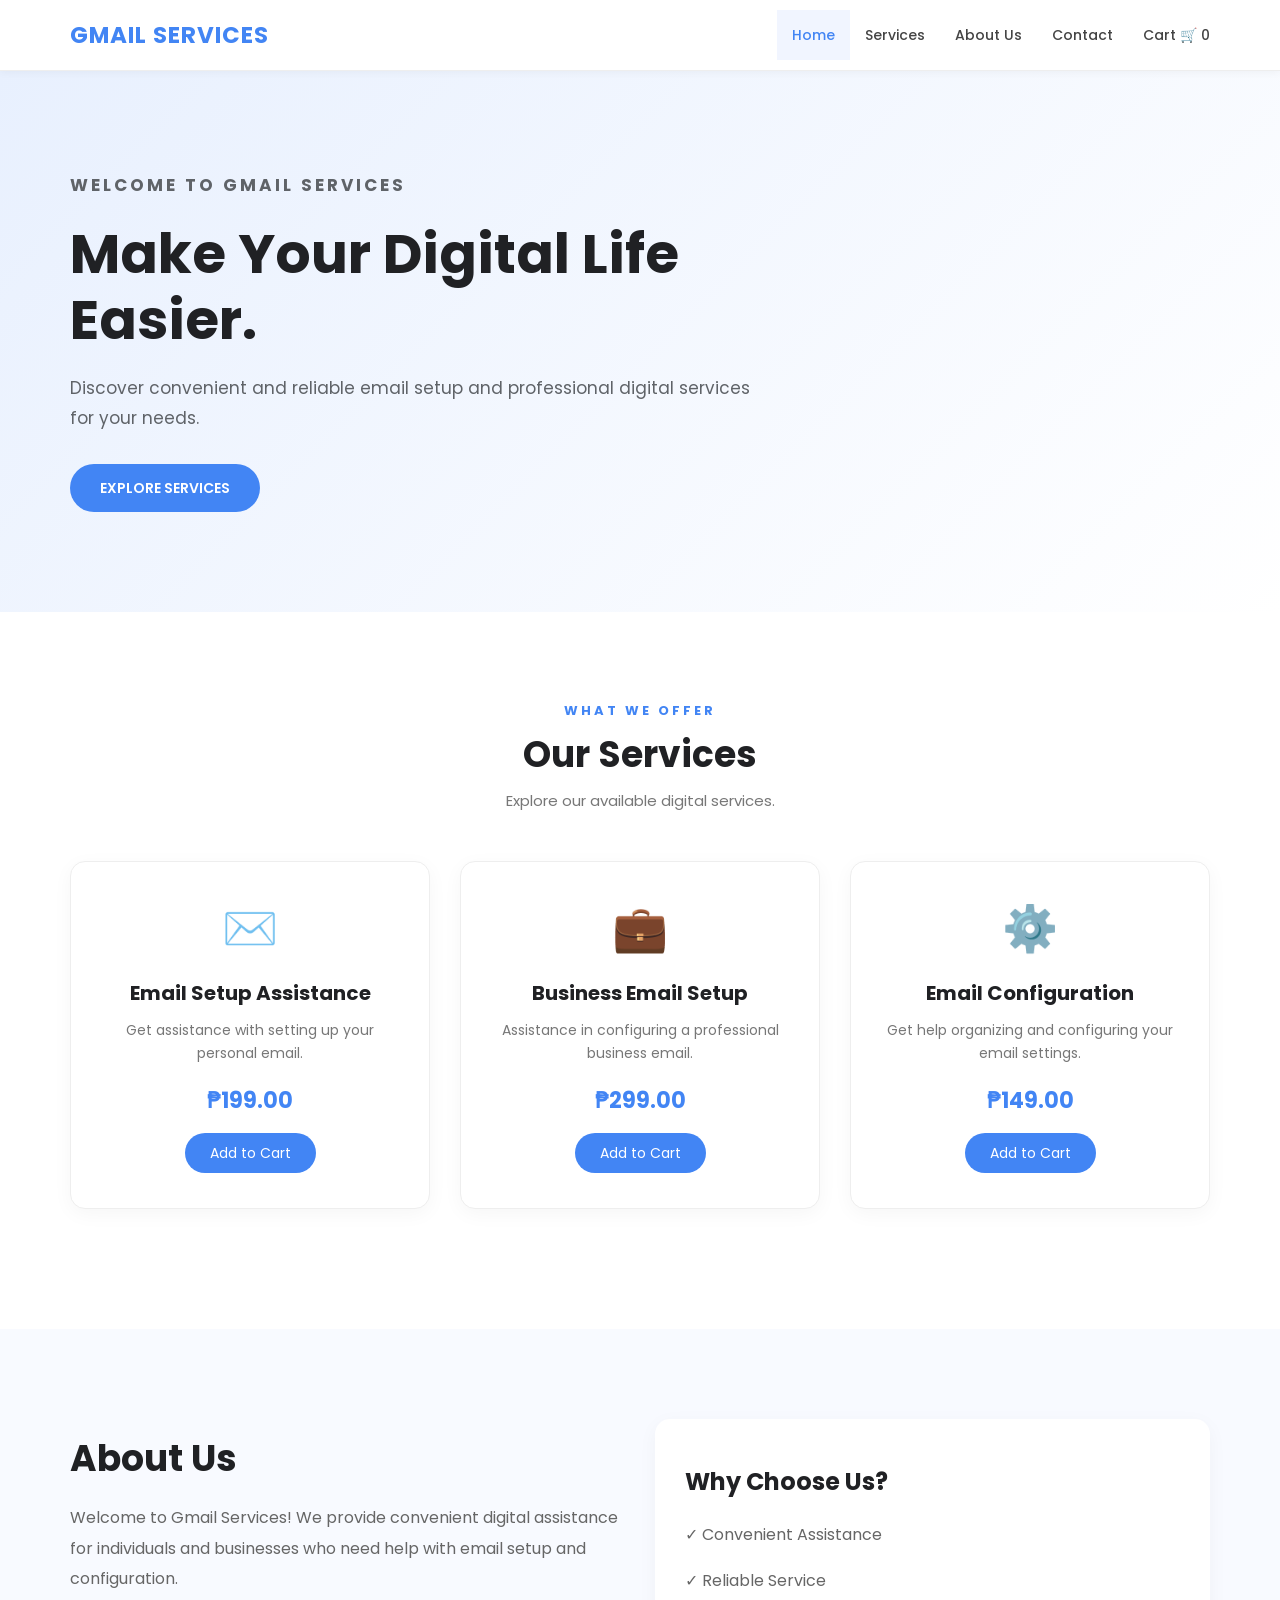
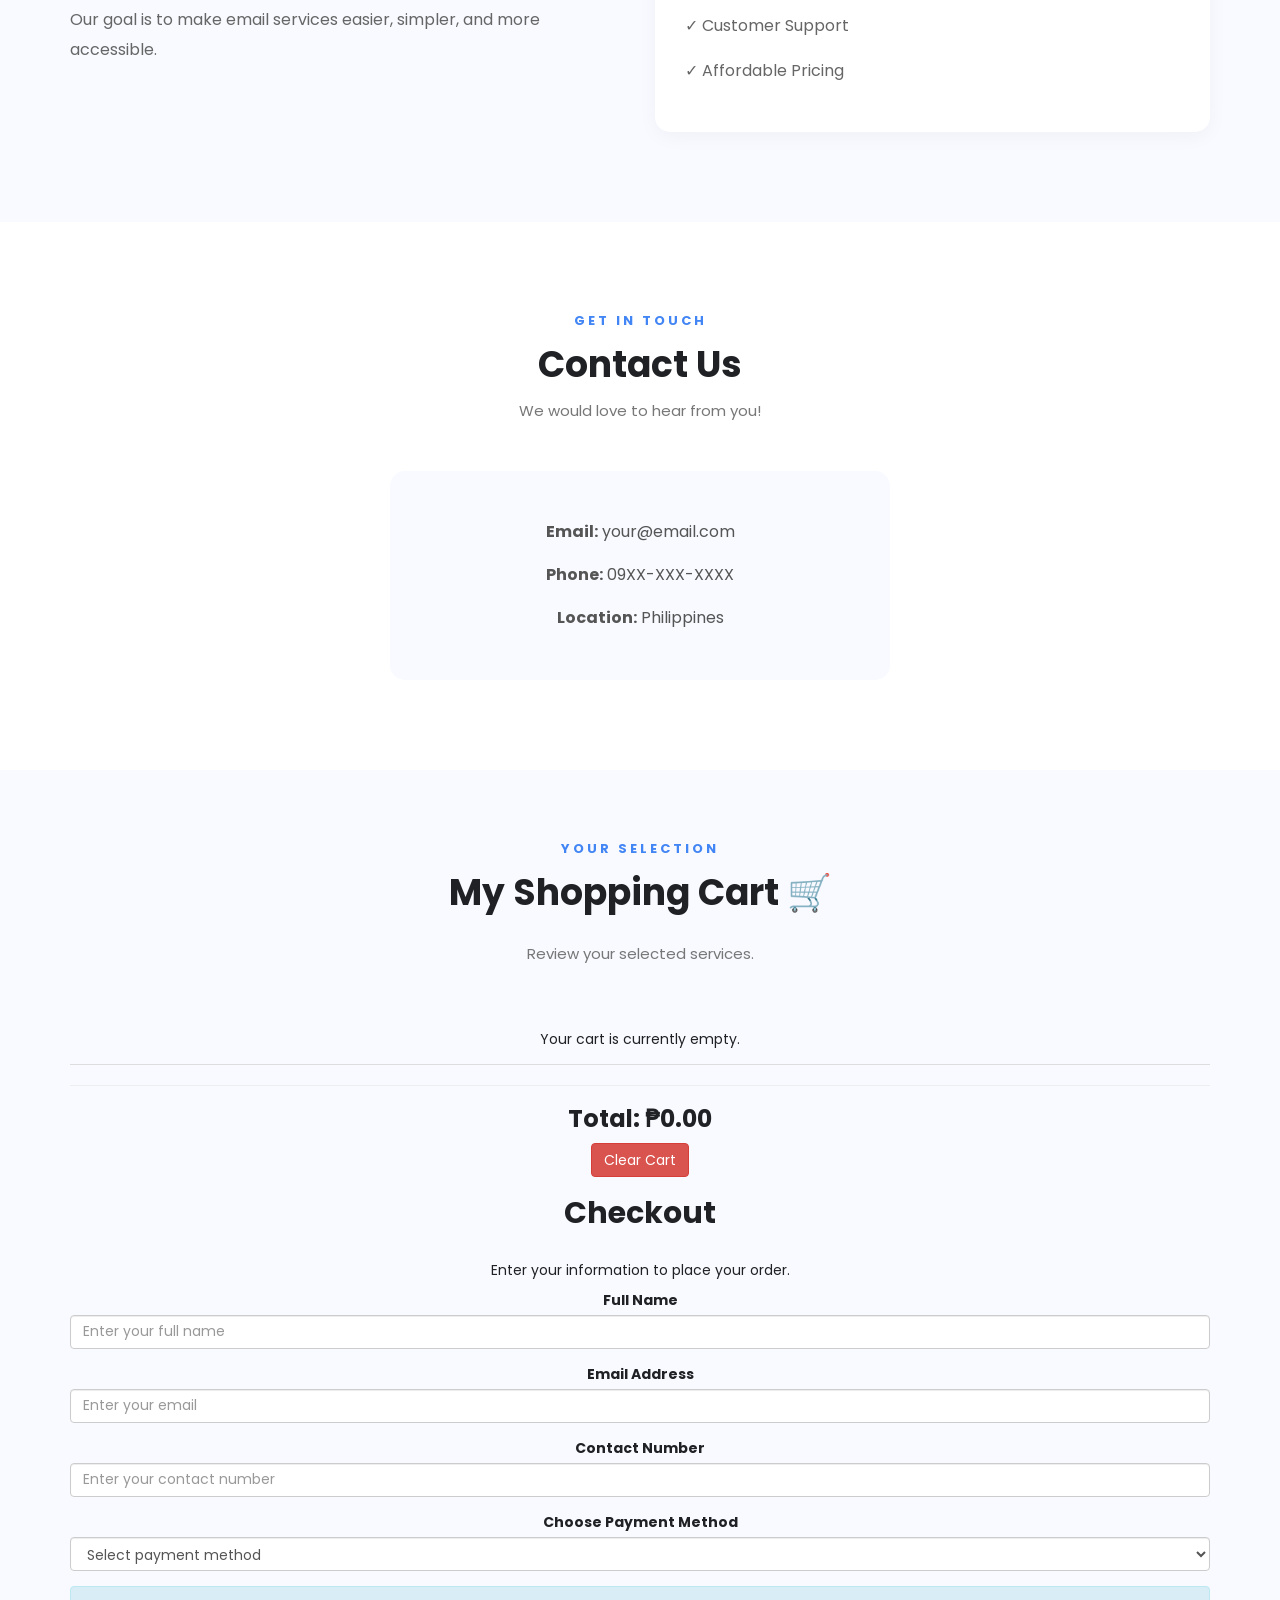
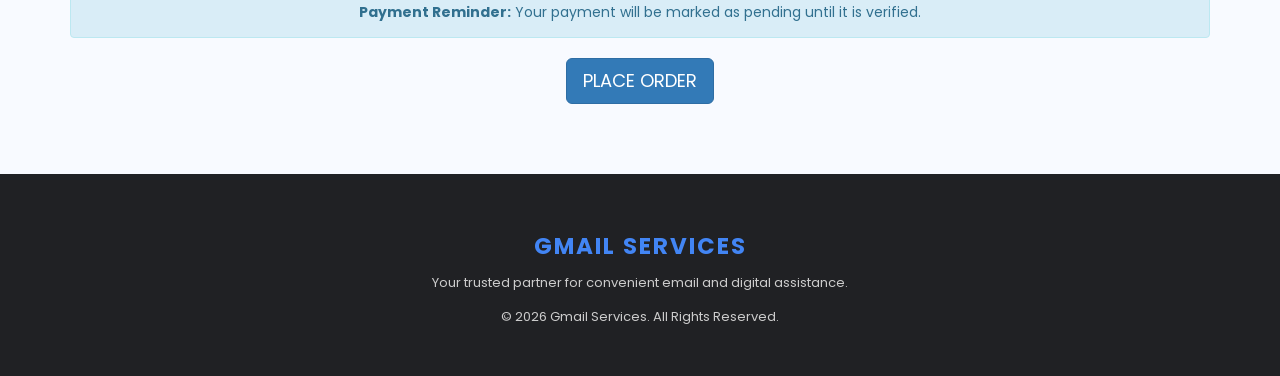
==== index.html @ c8350feb "Add files via upload" ====
<!DOCTYPE html>
<html lang="en">
<head>
    <meta charset="UTF-8">
    <meta name="viewport" content="width=device-width, initial-scale=1.0">

    <title>Gmail Services | Digital Solutions</title>

    <!-- BOOTSTRAP CSS -->
    <link rel="stylesheet"
    href="https://maxcdn.bootstrapcdn.com/bootstrap/3.4.1/css/bootstrap.min.css">

    <!-- GOOGLE FONTS -->
    <link href="https://fonts.googleapis.com/css2?family=Poppins:wght@400;500;600;700&display=swap"
    rel="stylesheet">

    <!-- CUSTOM CSS -->
    <link rel="stylesheet" href="style.css">
</head>

<body>

    <!-- NAVIGATION BAR -->
    <nav class="navbar navbar-default navbar-fixed-top">
        <div class="container">

            <div class="navbar-header">
                <button type="button" class="navbar-toggle"
                data-toggle="collapse" data-target="#myNavbar">
                    <span class="icon-bar"></span>
                    <span class="icon-bar"></span>
                    <span class="icon-bar"></span>
                </button>

                <a class="navbar-brand" href="#home">
                    GMAIL SERVICES
                </a>
            </div>

            <div class="collapse navbar-collapse" id="myNavbar">
                <ul class="nav navbar-nav navbar-right">
                    <li class="active"><a href="#home">Home</a></li>
                    <li><a href="#services">Services</a></li>
                    <li><a href="#about">About Us</a></li>
                    <li><a href="#contact">Contact</a></li>
                    <li><a href="#cart">Cart 🛒 <span id="cart-count">0</span></a></li>
                </ul>
            </div>

        </div>
    </nav>


    <!-- HOME SECTION -->
    <section id="home" class="hero">
        <div class="container">
            <div class="hero-content">

                <p class="hero-subtitle">
                    WELCOME TO GMAIL SERVICES
                </p>

                <h1>Make Your Digital Life Easier.</h1>

                <p>
                    Discover convenient and reliable email setup
                    and professional digital services for your needs.
                </p>

                <a href="#services" class="btn btn-primary">
                    EXPLORE SERVICES
                </a>

            </div>
        </div>
    </section>


    <!-- SERVICES SECTION -->
    <section id="services" class="services-section">
        <div class="container">

            <div class="section-heading">
                <p>WHAT WE OFFER</p>
                <h2>Our Services</h2>
                <span>Explore our available digital services.</span>
            </div>

            <div class="row">

                <div class="col-md-4">
                    <div class="service-card">
                        <div class="service-icon">✉️</div>
                        <h3>Email Setup Assistance</h3>
                        <p>
                            Get assistance with setting up
                            your personal email.
                        </p>
                        <h4>₱199.00</h4>

                        <button class="btn btn-primary"
                        onclick="addToCart('Email Setup Assistance', 199)">
                            Add to Cart
                        </button>
                    </div>
                </div>

                <div class="col-md-4">
                    <div class="service-card">
                        <div class="service-icon">💼</div>
                        <h3>Business Email Setup</h3>
                        <p>
                            Assistance in configuring
                            a professional business email.
                        </p>
                        <h4>₱299.00</h4>

                        <button class="btn btn-primary"
                        onclick="addToCart('Business Email Setup', 299)">
                            Add to Cart
                        </button>
                    </div>
                </div>

                <div class="col-md-4">
                    <div class="service-card">
                        <div class="service-icon">⚙️</div>
                        <h3>Email Configuration</h3>
                        <p>
                            Get help organizing and
                            configuring your email settings.
                        </p>
                        <h4>₱149.00</h4>

                        <button class="btn btn-primary"
                        onclick="addToCart('Email Configuration', 149)">
                            Add to Cart
                        </button>
                    </div>
                </div>

            </div>
        </div>
    </section>


    <!-- ABOUT US SECTION -->
    <section id="about" class="about-section">
        <div class="container">

            <div class="row">
                <div class="col-md-6">
                    <h2>About Us</h2>

                    <p>
                        Welcome to Gmail Services!
                        We provide convenient digital assistance
                        for individuals and businesses who need
                        help with email setup and configuration.
                    </p>

                    <p>
                        Our goal is to make email services
                        easier, simpler, and more accessible.
                    </p>
                </div>

                <div class="col-md-6">
                    <div class="about-box">
                        <h3>Why Choose Us?</h3>
                        <p>✓ Convenient Assistance</p>
                        <p>✓ Reliable Service</p>
                        <p>✓ Customer Support</p>
                        <p>✓ Affordable Pricing</p>
                    </div>
                </div>
            </div>

        </div>
    </section>


    <!-- CONTACT SECTION -->
    <section id="contact" class="contact-section">
        <div class="container">

            <div class="section-heading">
                <p>GET IN TOUCH</p>
                <h2>Contact Us</h2>
                <span>We would love to hear from you!</span>
            </div>

            <div class="contact-info">
                <p><strong>Email:</strong> your@email.com</p>
                <p><strong>Phone:</strong> 09XX-XXX-XXXX</p>
                <p><strong>Location:</strong> Philippines</p>
            </div>

        </div>
    </section>


    <!-- CART SECTION -->
    <section id="cart" class="cart-section">
        <div class="container">

            <div class="section-heading">
                <p>YOUR SELECTION</p>
                <h2>My Shopping Cart 🛒</h2>
                <span>Review your selected services.</span>
            </div>

            <div class="cart-box">

                <ul id="cart-items">
                    <li>Your cart is currently empty.</li>
                </ul>

                <hr>

                <h3>
                    Total: ₱<span id="cart-total">0.00</span>
                </h3>

                <button type="button" class="btn btn-danger"
                onclick="clearCart()">
                    Clear Cart
                </button>

            </div>


            <!-- CHECKOUT -->
            <div class="checkout-box">

                <h2>Checkout</h2>

                <p>Enter your information to place your order.</p>

                <form id="checkout-form">

                    <div class="form-group">
                        <label>Full Name</label>
                        <input type="text"
                        id="customer-name"
                        class="form-control"
                        placeholder="Enter your full name"
                        maxlength="100"
                        required>
                    </div>

                    <div class="form-group">
                        <label>Email Address</label>
                        <input type="email"
                        id="customer-email"
                        class="form-control"
                        placeholder="Enter your email"
                        maxlength="150"
                        required>
                    </div>

                    <div class="form-group">
                        <label>Contact Number</label>
                        <input type="tel"
                        id="customer-phone"
                        class="form-control"
                        placeholder="Enter your contact number"
                        maxlength="20"
                        required>
                    </div>


                    <!-- PAYMENT METHOD -->
                    <div class="form-group">

                        <label for="payment-method">
                            Choose Payment Method
                        </label>

                        <select id="payment-method"
                        class="form-control" required>

                            <option value="">
                                Select payment method
                            </option>

                            <option value="GCash">
                                GCash
                            </option>

                            <option value="Bank Transfer">
                                Bank Transfer
                            </option>

                            <option value="Cash on Delivery / Pay in Person">
                                Cash on Delivery / Pay in Person
                            </option>

                        </select>

                    </div>


                    <div class="alert alert-info">
                        <strong>Payment Reminder:</strong>
                        Your payment will be marked as pending
                        until it is verified.
                    </div>


                    <button type="submit"
                    id="place-order-button"
                    class="btn btn-primary btn-lg">

                        PLACE ORDER

                    </button>

                </form>


                <!-- ORDER CONFIRMATION -->
                <div id="order-confirmation"
                class="alert alert-success"
                style="display:none; margin-top:25px;">

                    <h3>Thank You for Your Order!</h3>

                    <p>Your order request has been submitted.</p>

                    <p>
                        Order Number:
                        <strong id="order-number"></strong>
                    </p>

                    <p>
                        Customer:
                        <strong id="confirmation-name"></strong>
                    </p>

                    <p>
                        Payment Method:
                        <strong id="confirmation-payment"></strong>
                    </p>

                    <p>
                        Total:
                        <strong id="confirmation-total"></strong>
                    </p>

                    <p>
                        Payment Status:
                        <strong>Pending Verification</strong>
                    </p>

                </div>

            </div>

        </div>
    </section>


    <!-- FOOTER -->
    <footer class="footer">
        <div class="container">

            <h3>GMAIL SERVICES</h3>

            <p>
                Your trusted partner for convenient
                email and digital assistance.
            </p>

            <p>
                © 2026 Gmail Services. All Rights Reserved.
            </p>

        </div>
    </footer>


    <!-- JAVASCRIPT -->
    <script src="https://ajax.googleapis.com/ajax/libs/jquery/3.7.1/jquery.min.js"></script>

    <script src="https://maxcdn.bootstrapcdn.com/bootstrap/3.4.1/js/bootstrap.min.js"></script>

    <script src="script.js"></script>

</body>
</html>
---- style.css ----
/* =========================
   GENERAL SETTINGS
========================= */

* {
    box-sizing: border-box;
}

html {
    scroll-behavior: smooth;
    scroll-padding-top: 75px;
}

body {
    margin: 0;
    padding-top: 70px;
    font-family: 'Poppins', sans-serif;
    color: #202124;
    background-color: #ffffff;
}

h1, h2, h3, h4 {
    font-weight: 700;
}

a {
    text-decoration: none !important;
}


/* =========================
   NAVIGATION BAR
========================= */

.navbar-default {
    background-color: #ffffff;
    border: none;
    border-bottom: 1px solid #eeeeee;
    padding: 10px 0;
    box-shadow: 0 2px 8px rgba(0,0,0,0.04);
}

.navbar-default .navbar-brand {
    color: #4285F4;
    font-size: 23px;
    font-weight: 700;
    letter-spacing: 1px;
}

.navbar-default .navbar-nav > li > a {
    color: #444444;
    font-size: 14px;
    font-weight: 500;
    transition: 0.3s;
}

.navbar-default .navbar-nav > li > a:hover {
    color: #4285F4;
    background-color: #f1f5ff;
}

.navbar-default .navbar-nav > .active > a {
    color: #4285F4;
    background-color: #f1f5ff;
}

.navbar-default .navbar-toggle {
    border-color: #4285F4;
}

.navbar-default .navbar-toggle .icon-bar {
    background-color: #4285F4;
}


/* =========================
   HOME SECTION
========================= */

.hero {
    min-height: 520px;
    background: linear-gradient(135deg, #e8f0fe, #ffffff);
    display: flex;
    align-items: center;
    padding: 100px 0;
}

.hero-content {
    max-width: 700px;
}

.hero-subtitle {
    color: #4285F4;
    font-size: 14px;
    font-weight: 700;
    letter-spacing: 3px;
}

.hero h1 {
    font-size: 55px;
    line-height: 1.2;
    margin: 20px 0;
    color: #202124;
}

.hero p {
    font-size: 17px;
    color: #5f6368;
    line-height: 1.8;
}

.hero .btn {
    background-color: #4285F4;
    border: none;
    border-radius: 30px;
    padding: 14px 30px;
    margin-top: 20px;
    font-weight: 600;
    transition: 0.3s;
}

.hero .btn:hover {
    background-color: #1967d2;
    transform: translateY(-3px);
}


/* =========================
   SECTION HEADINGS
========================= */

.section-heading {
    text-align: center;
    margin-bottom: 50px;
}

.section-heading p {
    color: #4285F4;
    font-size: 13px;
    font-weight: 700;
    letter-spacing: 3px;
}

.section-heading h2 {
    font-size: 36px;
    margin: 15px 0;
    color: #202124;
}

.section-heading span {
    color: #777777;
    font-size: 15px;
}


/* =========================
   SERVICES SECTION
========================= */

.services-section {
    padding: 90px 0;
    background-color: #ffffff;
}

.service-card {
    background-color: #ffffff;
    border: 1px solid #eeeeee;
    border-radius: 15px;
    padding: 35px 25px;
    text-align: center;
    margin-bottom: 30px;
    min-height: 310px;
    box-shadow: 0 5px 20px rgba(0,0,0,0.04);
    transition: 0.3s;
}

.service-card:hover {
    transform: translateY(-8px);
    box-shadow: 0 12px 30px rgba(66,133,244,0.12);
}

.service-icon {
    font-size: 45px;
    margin-bottom: 20px;
}

.service-card h3 {
    font-size: 20px;
    margin-bottom: 15px;
}

.service-card p {
    color: #777777;
    font-size: 14px;
    line-height: 1.7;
    min-height: 50px;
}

.service-card h4 {
    color: #4285F4;
    font-size: 22px;
    margin: 20px 0;
}

.service-card .btn {
    background-color: #4285F4;
    border: none;
    border-radius: 25px;
    padding: 10px 25px;
}

.service-card .btn:hover {
    background-color: #1967d2;
}


/* =========================
   ABOUT SECTION
========================= */

.about-section {
    padding: 90px 0;
    background-color: #f8faff;
}

.about-section h2 {
    font-size: 36px;
    margin-bottom: 25px;
}

.about-section p {
    color: #666666;
    font-size: 16px;
    line-height: 1.9;
}

.about-box {
    background-color: #ffffff;
    border-radius: 15px;
    padding: 30px;
    box-shadow: 0 5px 20px rgba(0,0,0,0.04);
}

.about-box h3 {
    margin-bottom: 25px;
}

.about-box p {
    margin-bottom: 15px;
}


/* =========================
   CONTACT SECTION
========================= */

.contact-section {
    padding: 90px 0;
    background-color: #ffffff;
}

.contact-info {
    max-width: 500px;
    margin: auto;
    text-align: center;
    padding: 30px;
    background-color: #f8faff;
    border-radius: 15px;
}

.contact-info p {
    font-size: 16px;
    color: #555555;
    margin: 20px 0;
}


/* =========================
   CART SECTION
========================= */

.cart-section {
    padding: 70px 0;
    background-color: #f8faff;
    text-align: center;
}

.cart-section h2 {
    margin-bottom: 30px;
}

.cart-section ul {
    list-style: none;
    padding: 0;
}

.cart-section li {
    padding: 15px;
    border-bottom: 1px solid #dddddd;
}


/* =========================
   FOOTER
========================= */

.footer {
    background-color: #202124;
    color: #ffffff;
    text-align: center;
    padding: 40px 0;
}

.footer h3 {
    color: #4285F4;
    font-size: 23px;
    letter-spacing: 2px;
}

.footer p {
    color: #cccccc;
    font-size: 13px;
    margin-top: 15px;
}


/* =========================
   RESPONSIVE DESIGN
========================= */

@media screen and (max-width: 767px) {

    .hero {
        min-height: 450px;
        padding: 70px 20px;
    }

    .hero h1 {
        font-size: 36px;
    }

    .hero p {
        font-size: 15px;
    }

    .section-heading h2 {
        font-size: 29px;
    }

    .services-section,
    .about-section,
    .contact-section {
        padding: 60px 0;
    }

    .navbar-default .navbar-collapse {
        background-color: #ffffff;
    }

}
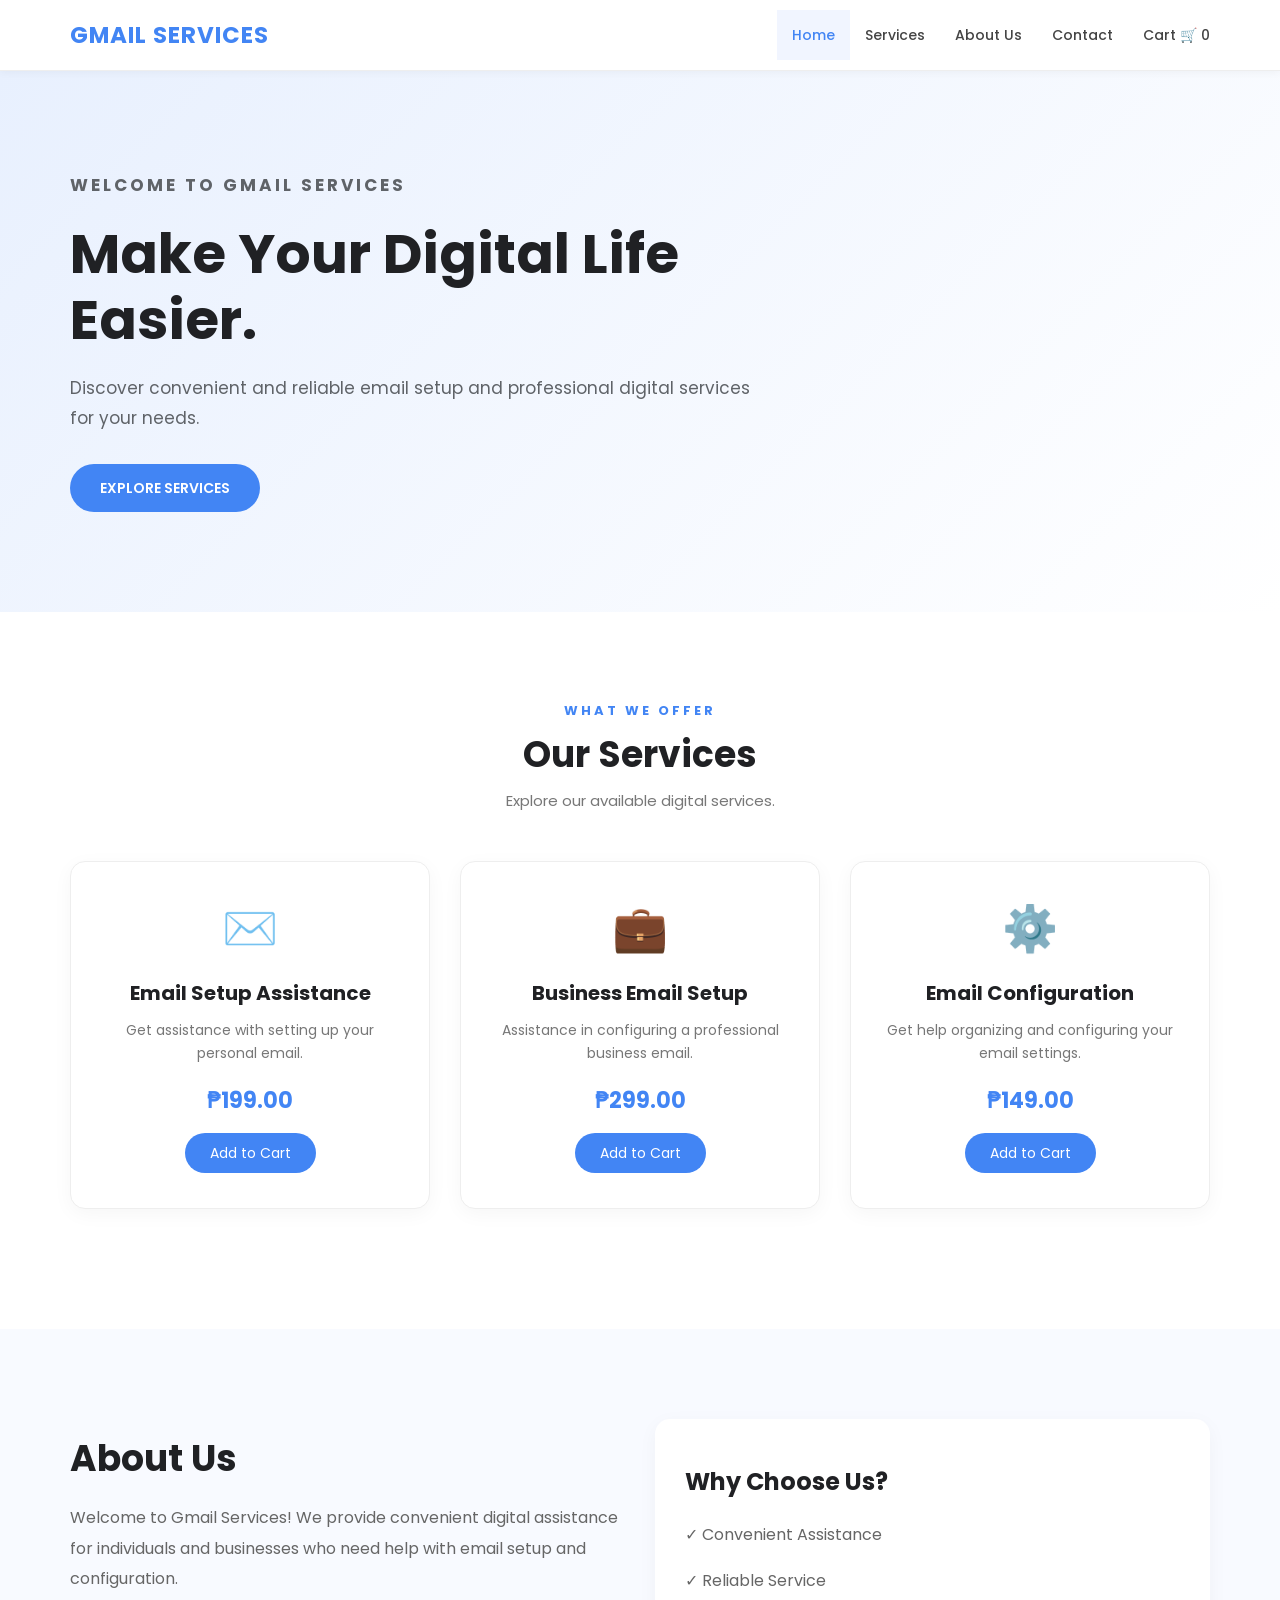
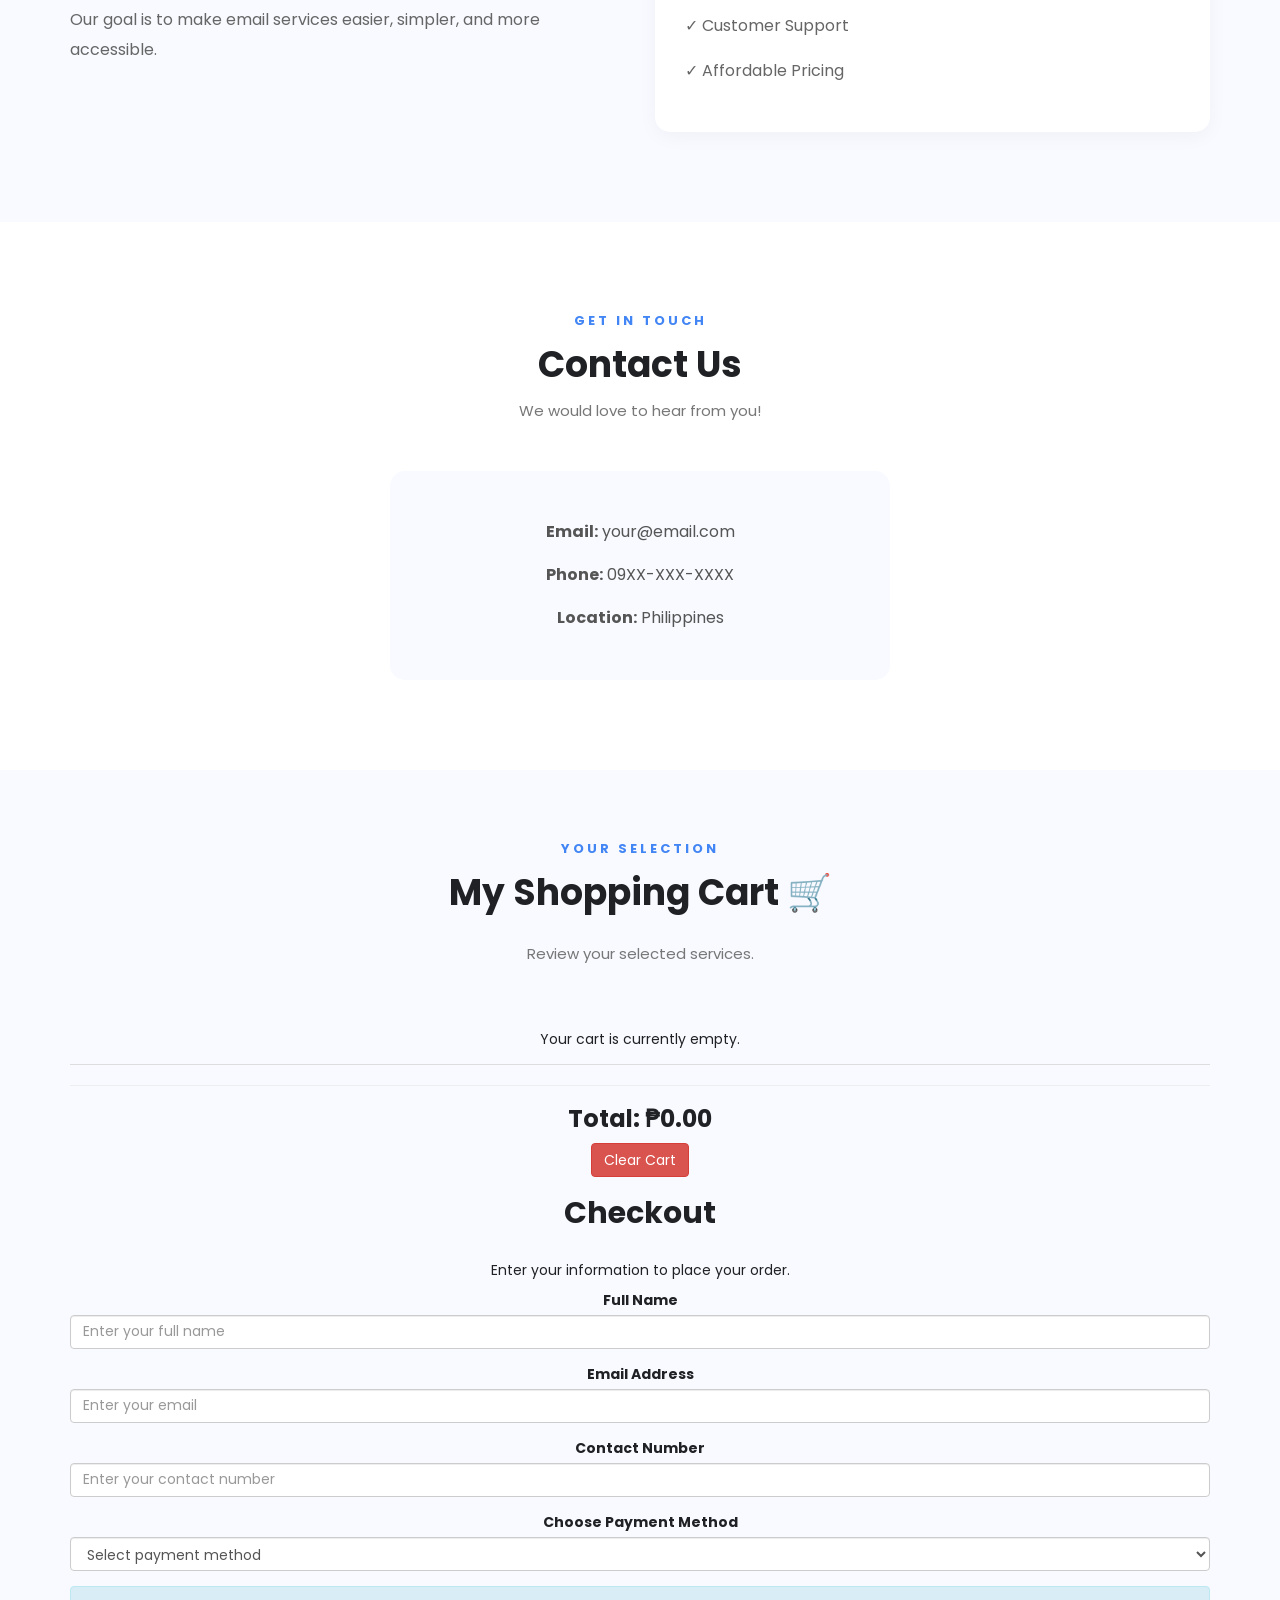
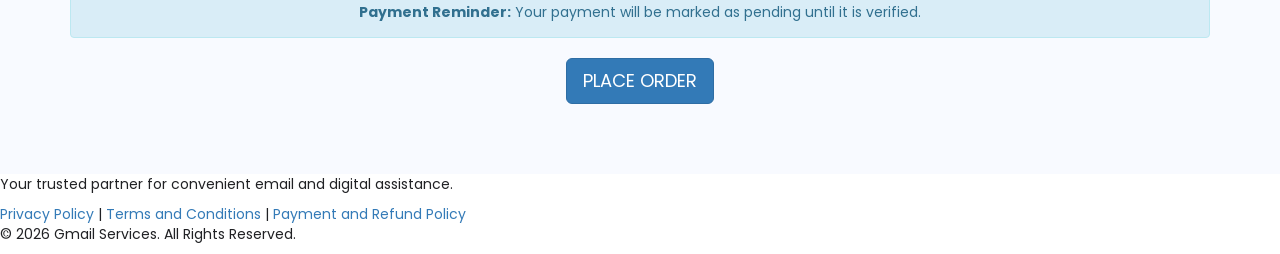
==== commit 2626e9f3: "Add files via upload" ====
--- a/index.html
+++ b/index.html
@@ -362,24 +362,26 @@
     </section>
 
 
-    <!-- FOOTER -->
-    <footer class="footer">
-        <div class="container">
-
-            <h3>GMAIL SERVICES</h3>
-
-            <p>
-                Your trusted partner for convenient
-                email and digital assistance.
-            </p>
-
-            <p>
-                © 2026 Gmail Services. All Rights Reserved.
-            </p>
-
-        </div>
-    </footer>
-
+     <p>
+            Your trusted partner for convenient
+            email and digital assistance.
+        </p>
+
+        <!-- POLICY LINKS -->
+        <div class="footer-links">
+            <a href="privacy-policy.html">Privacy Policy</a>
+            <span>|</span>
+            <a href="terms-and-conditions.html">Terms and Conditions</a>
+            <span>|</span>
+            <a href="payment-refund-policy.html">Payment and Refund Policy</a>
+        </div>
+
+        <p>
+            © 2026 Gmail Services. All Rights Reserved.
+        </p>
+
+    </div>
+</footer>
 
     <!-- JAVASCRIPT -->
     <script src="https://ajax.googleapis.com/ajax/libs/jquery/3.7.1/jquery.min.js"></script>
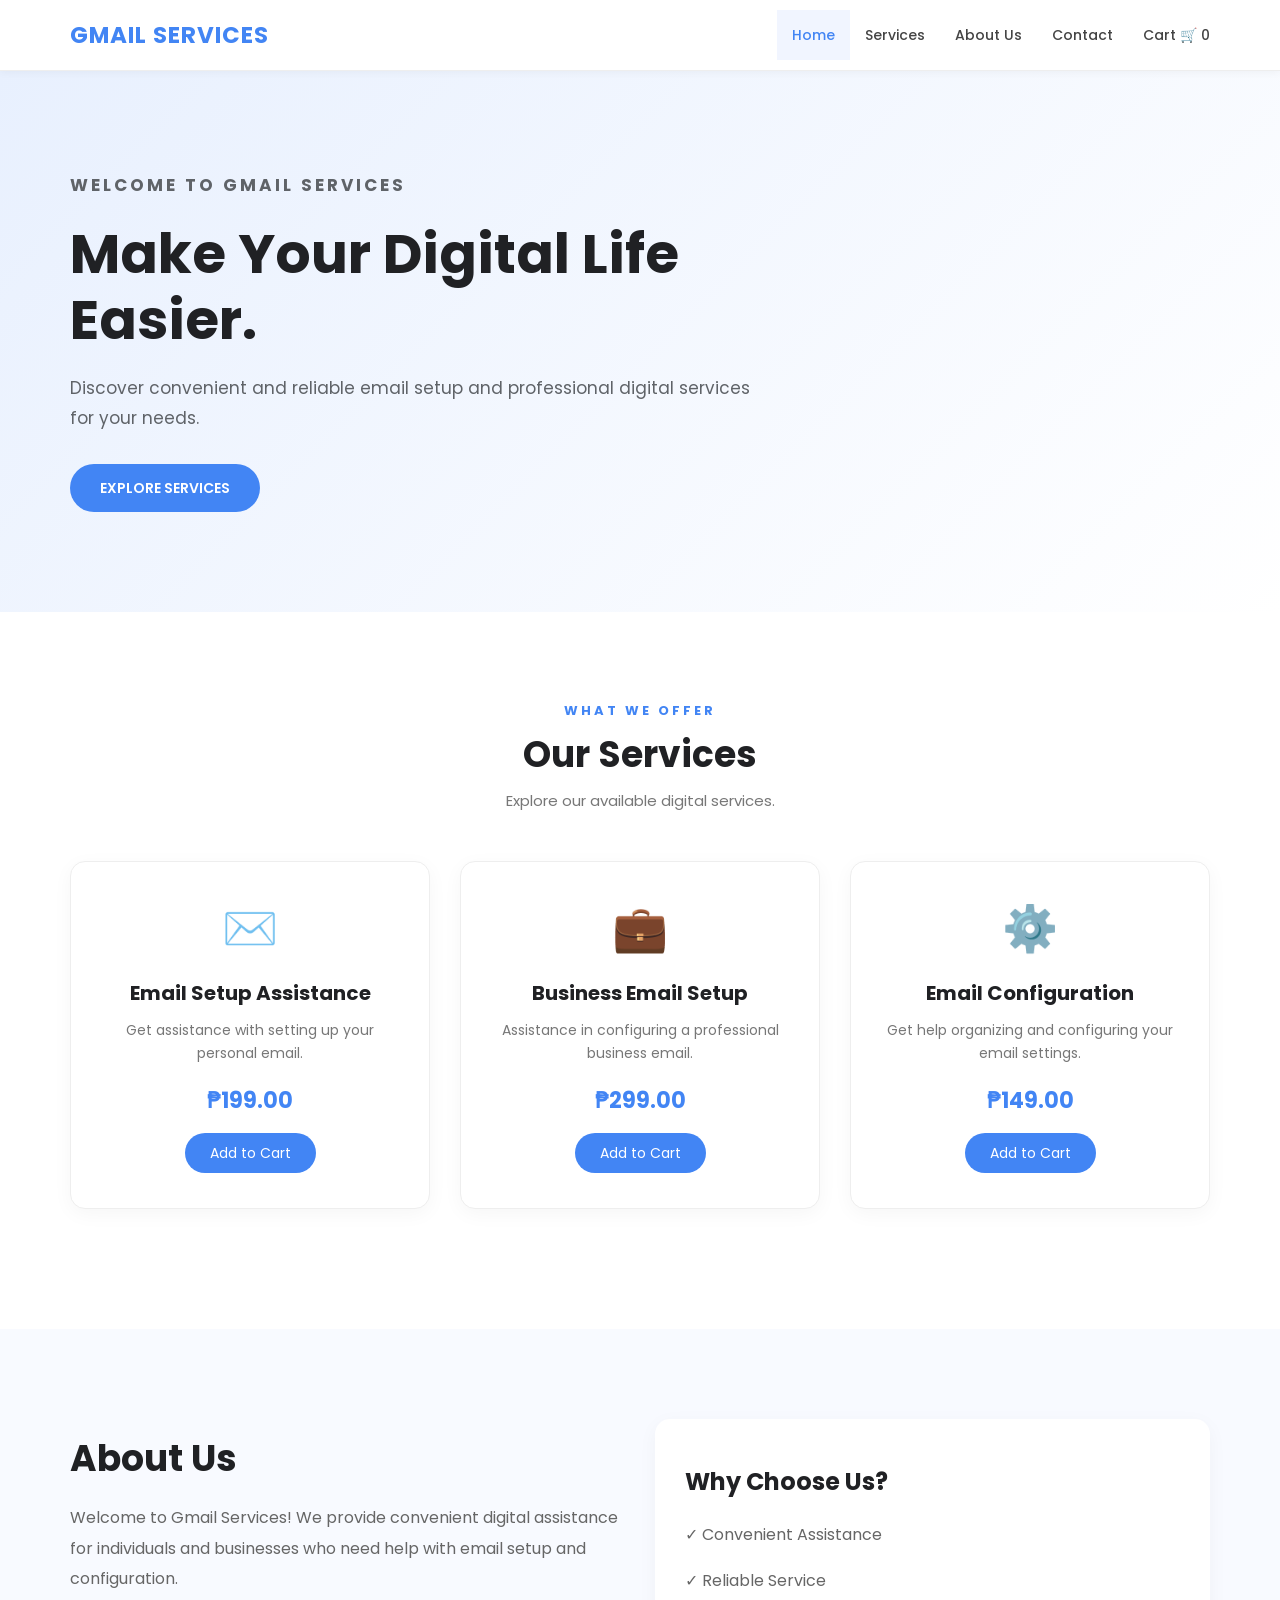
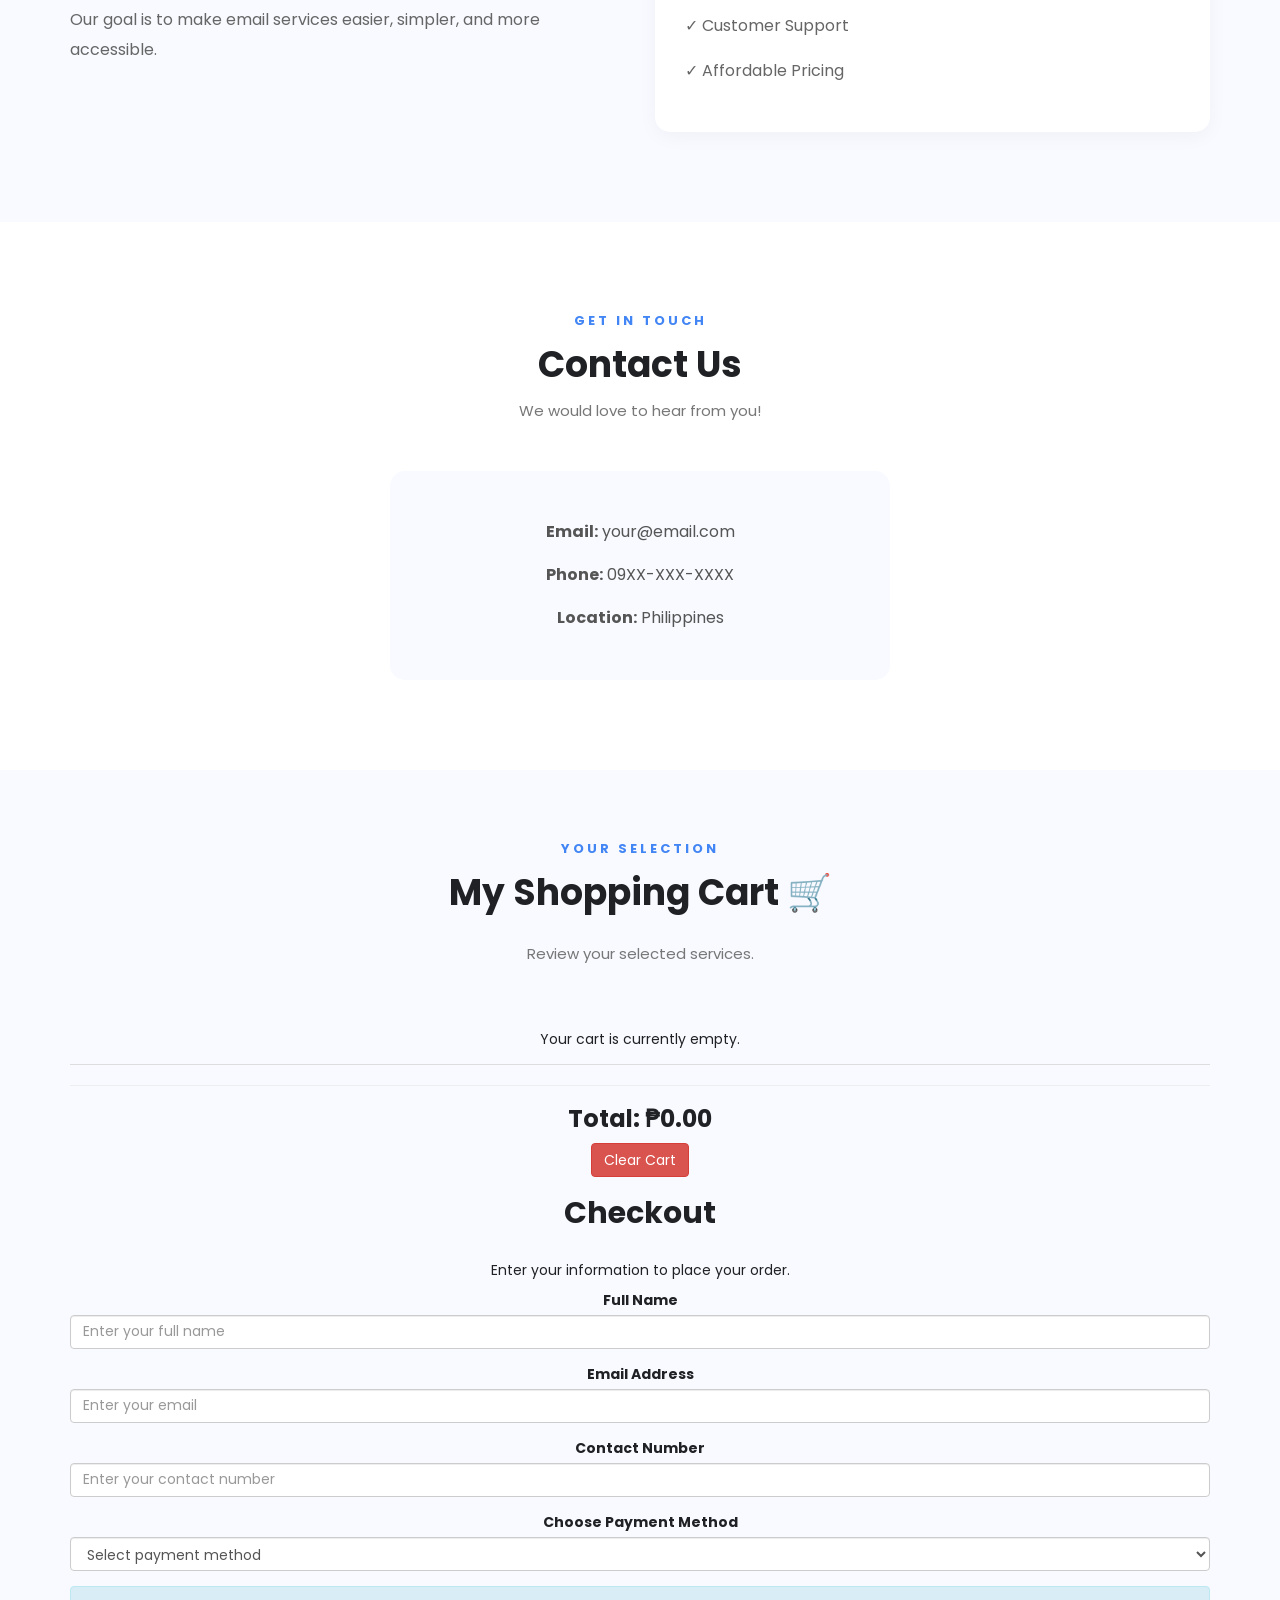
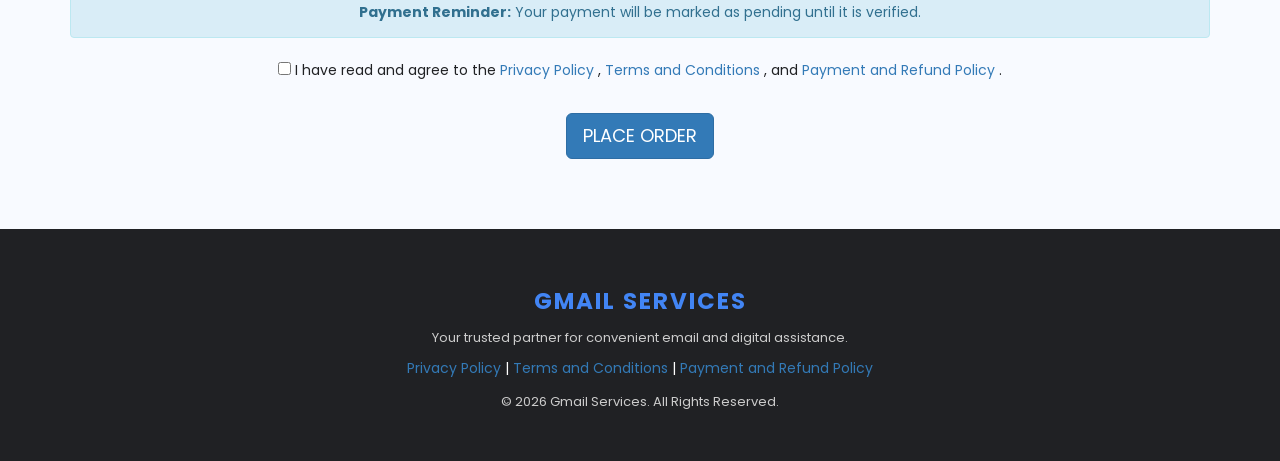
==== commit 5e16c904: "Add files via upload" ====
--- a/index.html
+++ b/index.html
@@ -99,7 +99,7 @@
                         </p>
                         <h4>₱199.00</h4>
 
-                        <button class="btn btn-primary"
+                        <button type="button" class="btn btn-primary"
                         onclick="addToCart('Email Setup Assistance', 199)">
                             Add to Cart
                         </button>
@@ -116,7 +116,7 @@
                         </p>
                         <h4>₱299.00</h4>
 
-                        <button class="btn btn-primary"
+                        <button type="button" class="btn btn-primary"
                         onclick="addToCart('Business Email Setup', 299)">
                             Add to Cart
                         </button>
@@ -133,7 +133,7 @@
                         </p>
                         <h4>₱149.00</h4>
 
-                        <button class="btn btn-primary"
+                        <button type="button" class="btn btn-primary"
                         onclick="addToCart('Email Configuration', 149)">
                             Add to Cart
                         </button>
@@ -240,8 +240,10 @@
 
                 <form id="checkout-form">
 
+                    <!-- CUSTOMER NAME -->
                     <div class="form-group">
-                        <label>Full Name</label>
+                        <label for="customer-name">Full Name</label>
+
                         <input type="text"
                         id="customer-name"
                         class="form-control"
@@ -250,8 +252,11 @@
                         required>
                     </div>
 
+
+                    <!-- CUSTOMER EMAIL -->
                     <div class="form-group">
-                        <label>Email Address</label>
+                        <label for="customer-email">Email Address</label>
+
                         <input type="email"
                         id="customer-email"
                         class="form-control"
@@ -260,8 +265,11 @@
                         required>
                     </div>
 
+
+                    <!-- CUSTOMER PHONE -->
                     <div class="form-group">
-                        <label>Contact Number</label>
+                        <label for="customer-phone">Contact Number</label>
+
                         <input type="tel"
                         id="customer-phone"
                         class="form-control"
@@ -302,6 +310,7 @@
                     </div>
 
 
+                    <!-- PAYMENT REMINDER -->
                     <div class="alert alert-info">
                         <strong>Payment Reminder:</strong>
                         Your payment will be marked as pending
@@ -309,6 +318,43 @@
                     </div>
 
 
+                    <!-- POLICY AGREEMENT -->
+                    <div class="form-group policy-agreement"
+                    style="margin-top: 20px; margin-bottom: 25px;">
+
+                        <label style="font-weight: normal; line-height: 1.8;">
+
+                            <input type="checkbox"
+                            id="policy-agreement"
+                            name="policy-agreement"
+                            required>
+
+                            I have read and agree to the
+
+                            <a href="privacy-policy.html"
+                            target="_blank"
+                            rel="noopener noreferrer">
+                                Privacy Policy
+                            </a>,
+
+                            <a href="terms-and-conditions.html"
+                            target="_blank"
+                            rel="noopener noreferrer">
+                                Terms and Conditions
+                            </a>, and
+
+                            <a href="payment-refund-policy.html"
+                            target="_blank"
+                            rel="noopener noreferrer">
+                                Payment and Refund Policy
+                            </a>.
+
+                        </label>
+
+                    </div>
+
+
+                    <!-- PLACE ORDER BUTTON -->
                     <button type="submit"
                     id="place-order-button"
                     class="btn btn-primary btn-lg">
@@ -362,26 +408,45 @@
     </section>
 
 
-     <p>
-            Your trusted partner for convenient
-            email and digital assistance.
-        </p>
-
-        <!-- POLICY LINKS -->
-        <div class="footer-links">
-            <a href="privacy-policy.html">Privacy Policy</a>
-            <span>|</span>
-            <a href="terms-and-conditions.html">Terms and Conditions</a>
-            <span>|</span>
-            <a href="payment-refund-policy.html">Payment and Refund Policy</a>
-        </div>
-
-        <p>
-            © 2026 Gmail Services. All Rights Reserved.
-        </p>
-
-    </div>
-</footer>
+    <!-- FOOTER -->
+    <footer class="footer">
+        <div class="container">
+
+            <h3>GMAIL SERVICES</h3>
+
+            <p>
+                Your trusted partner for convenient
+                email and digital assistance.
+            </p>
+
+            <!-- POLICY LINKS -->
+            <div class="footer-links">
+
+                <a href="privacy-policy.html">
+                    Privacy Policy
+                </a>
+
+                <span>|</span>
+
+                <a href="terms-and-conditions.html">
+                    Terms and Conditions
+                </a>
+
+                <span>|</span>
+
+                <a href="payment-refund-policy.html">
+                    Payment and Refund Policy
+                </a>
+
+            </div>
+
+            <p>
+                © 2026 Gmail Services. All Rights Reserved.
+            </p>
+
+        </div>
+    </footer>
+
 
     <!-- JAVASCRIPT -->
     <script src="https://ajax.googleapis.com/ajax/libs/jquery/3.7.1/jquery.min.js"></script>
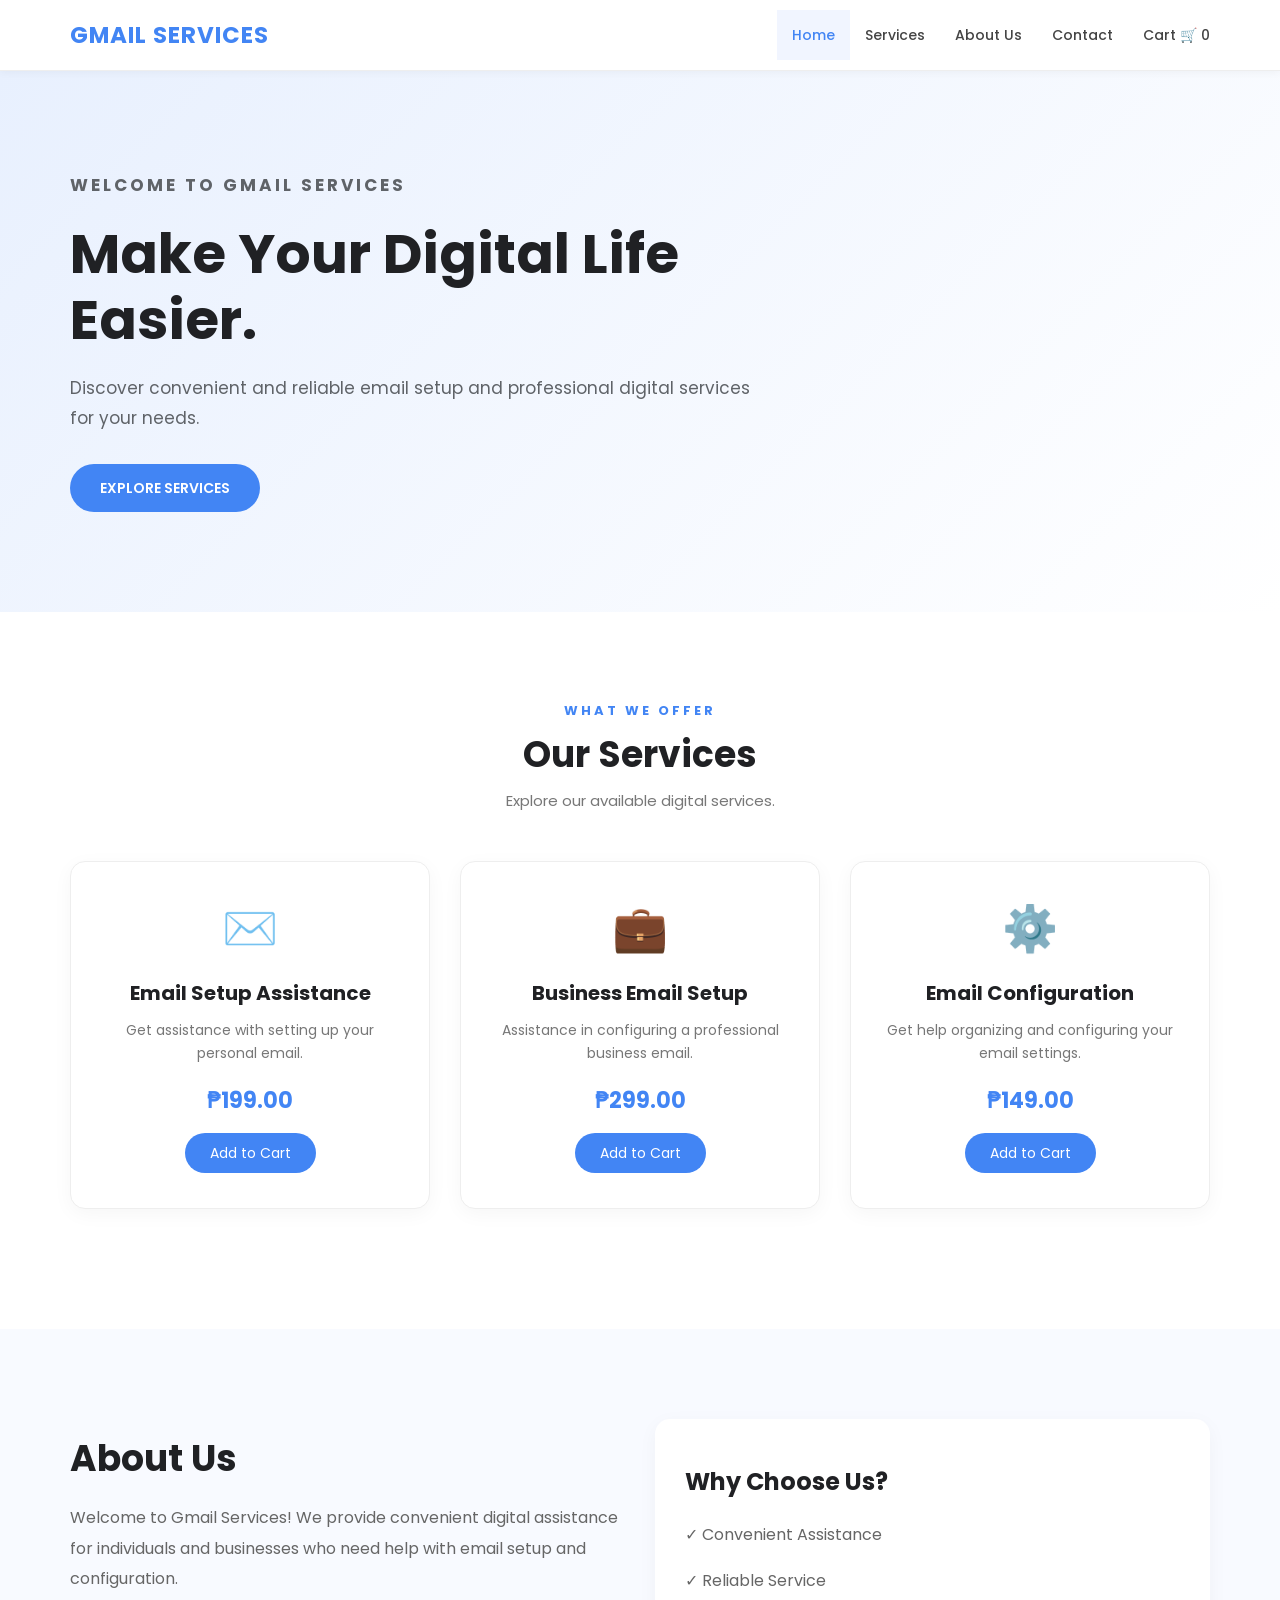
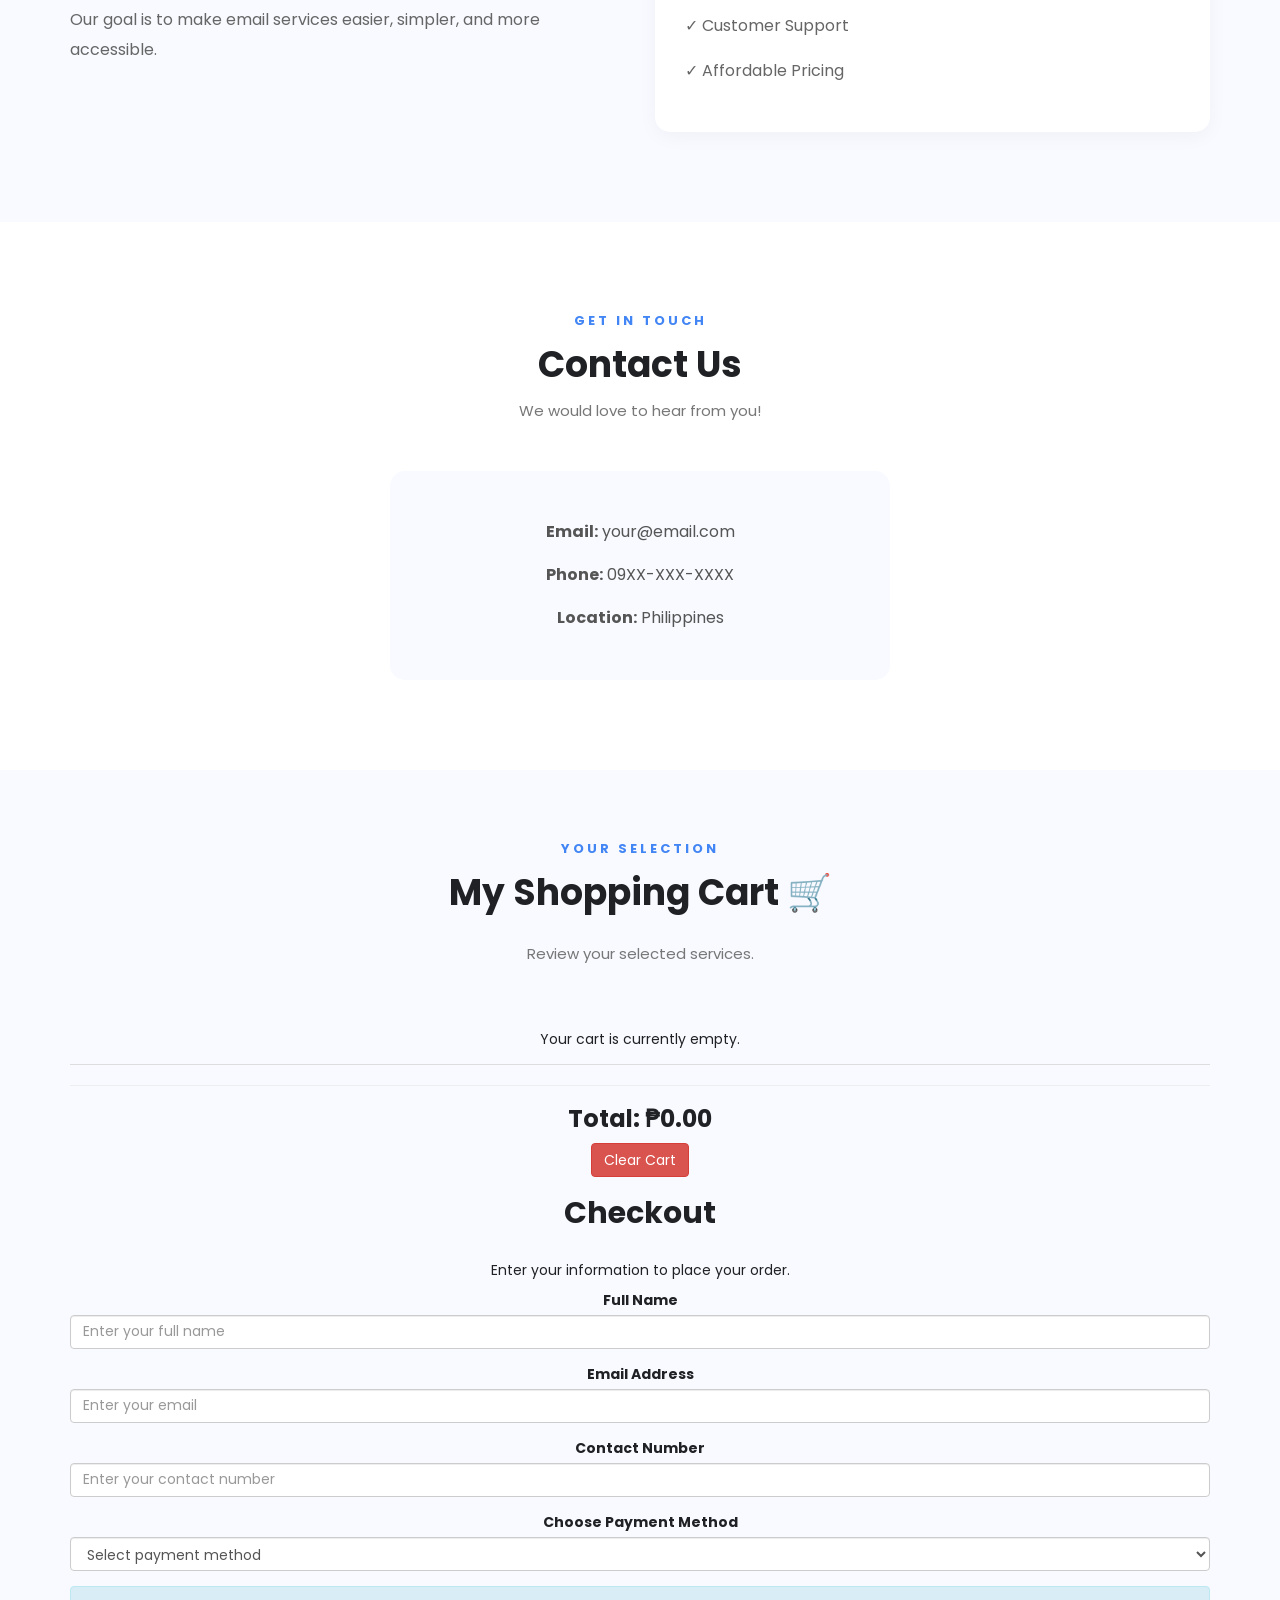
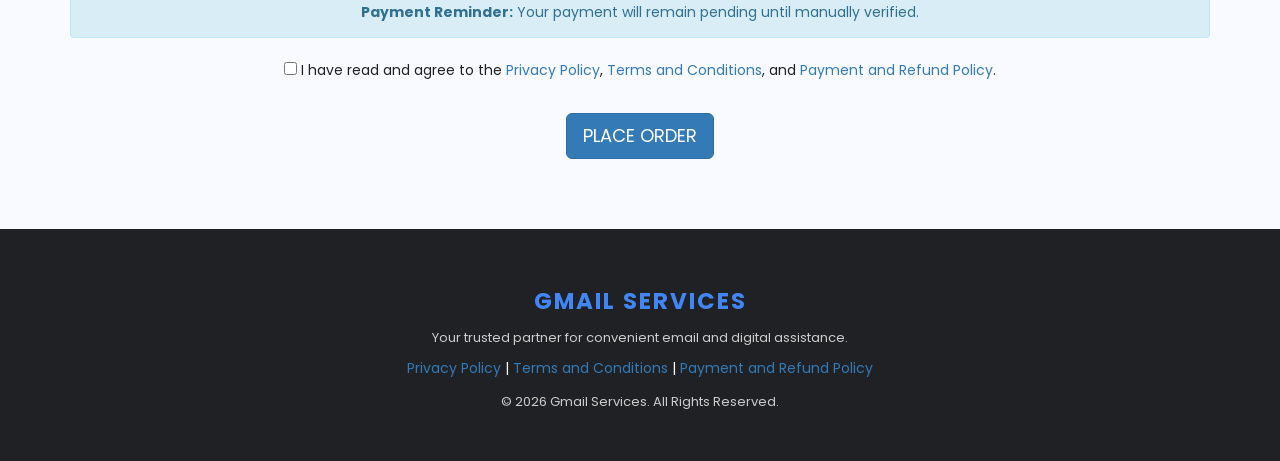
==== commit 20aeb8f7: "Add files via upload" ====
--- a/index.html
+++ b/index.html
@@ -7,24 +7,19 @@
 
     <title>Gmail Services | Digital Solutions</title>
 
-    <!-- BOOTSTRAP CSS -->
     <link rel="stylesheet"
     href="https://maxcdn.bootstrapcdn.com/bootstrap/3.4.1/css/bootstrap.min.css">
 
-    <!-- GOOGLE FONTS -->
     <link href="https://fonts.googleapis.com/css2?family=Poppins:wght@400;500;600;700&display=swap"
     rel="stylesheet">
 
-    <!-- CUSTOM CSS -->
     <link rel="stylesheet" href="style.css">
 </head>
 
 <body>
 
-    <!-- NAVIGATION BAR -->
     <nav class="navbar navbar-default navbar-fixed-top">
         <div class="container">
-
             <div class="navbar-header">
                 <button type="button" class="navbar-toggle"
                 data-toggle="collapse" data-target="#myNavbar">
@@ -33,9 +28,7 @@
                     <span class="icon-bar"></span>
                 </button>
 
-                <a class="navbar-brand" href="#home">
-                    GMAIL SERVICES
-                </a>
+                <a class="navbar-brand" href="#home">GMAIL SERVICES</a>
             </div>
 
             <div class="collapse navbar-collapse" id="myNavbar">
@@ -47,40 +40,29 @@
                     <li><a href="#cart">Cart 🛒 <span id="cart-count">0</span></a></li>
                 </ul>
             </div>
-
         </div>
     </nav>
 
-
-    <!-- HOME SECTION -->
+    <!-- HOME -->
     <section id="home" class="hero">
         <div class="container">
             <div class="hero-content">
-
-                <p class="hero-subtitle">
-                    WELCOME TO GMAIL SERVICES
-                </p>
-
+                <p class="hero-subtitle">WELCOME TO GMAIL SERVICES</p>
                 <h1>Make Your Digital Life Easier.</h1>
-
                 <p>
                     Discover convenient and reliable email setup
                     and professional digital services for your needs.
                 </p>
-
                 <a href="#services" class="btn btn-primary">
                     EXPLORE SERVICES
                 </a>
-
             </div>
         </div>
     </section>
 
-
-    <!-- SERVICES SECTION -->
+    <!-- SERVICES -->
     <section id="services" class="services-section">
         <div class="container">
-
             <div class="section-heading">
                 <p>WHAT WE OFFER</p>
                 <h2>Our Services</h2>
@@ -93,12 +75,8 @@
                     <div class="service-card">
                         <div class="service-icon">✉️</div>
                         <h3>Email Setup Assistance</h3>
-                        <p>
-                            Get assistance with setting up
-                            your personal email.
-                        </p>
+                        <p>Get assistance with setting up your personal email.</p>
                         <h4>₱199.00</h4>
-
                         <button type="button" class="btn btn-primary"
                         onclick="addToCart('Email Setup Assistance', 199)">
                             Add to Cart
@@ -110,12 +88,8 @@
                     <div class="service-card">
                         <div class="service-icon">💼</div>
                         <h3>Business Email Setup</h3>
-                        <p>
-                            Assistance in configuring
-                            a professional business email.
-                        </p>
+                        <p>Assistance in configuring a professional business email.</p>
                         <h4>₱299.00</h4>
-
                         <button type="button" class="btn btn-primary"
                         onclick="addToCart('Business Email Setup', 299)">
                             Add to Cart
@@ -127,12 +101,8 @@
                     <div class="service-card">
                         <div class="service-icon">⚙️</div>
                         <h3>Email Configuration</h3>
-                        <p>
-                            Get help organizing and
-                            configuring your email settings.
-                        </p>
+                        <p>Get help organizing and configuring your email settings.</p>
                         <h4>₱149.00</h4>
-
                         <button type="button" class="btn btn-primary"
                         onclick="addToCart('Email Configuration', 149)">
                             Add to Cart
@@ -144,22 +114,18 @@
         </div>
     </section>
 
-
-    <!-- ABOUT US SECTION -->
+    <!-- ABOUT -->
     <section id="about" class="about-section">
         <div class="container">
-
             <div class="row">
                 <div class="col-md-6">
                     <h2>About Us</h2>
-
                     <p>
                         Welcome to Gmail Services!
                         We provide convenient digital assistance
                         for individuals and businesses who need
                         help with email setup and configuration.
                     </p>
-
                     <p>
                         Our goal is to make email services
                         easier, simpler, and more accessible.
@@ -176,15 +142,12 @@
                     </div>
                 </div>
             </div>
-
         </div>
     </section>
 
-
-    <!-- CONTACT SECTION -->
+    <!-- CONTACT -->
     <section id="contact" class="contact-section">
         <div class="container">
-
             <div class="section-heading">
                 <p>GET IN TOUCH</p>
                 <h2>Contact Us</h2>
@@ -196,12 +159,10 @@
                 <p><strong>Phone:</strong> 09XX-XXX-XXXX</p>
                 <p><strong>Location:</strong> Philippines</p>
             </div>
-
         </div>
     </section>
 
-
-    <!-- CART SECTION -->
+    <!-- CART AND CHECKOUT -->
     <section id="cart" class="cart-section">
         <div class="container">
 
@@ -212,7 +173,6 @@
             </div>
 
             <div class="cart-box">
-
                 <ul id="cart-items">
                     <li>Your cart is currently empty.</li>
                 </ul>
@@ -227,103 +187,128 @@
                 onclick="clearCart()">
                     Clear Cart
                 </button>
-
-            </div>
-
-
-            <!-- CHECKOUT -->
+            </div>
+
             <div class="checkout-box">
-
                 <h2>Checkout</h2>
-
                 <p>Enter your information to place your order.</p>
 
                 <form id="checkout-form">
 
-                    <!-- CUSTOMER NAME -->
                     <div class="form-group">
                         <label for="customer-name">Full Name</label>
-
-                        <input type="text"
-                        id="customer-name"
+                        <input type="text" id="customer-name"
                         class="form-control"
                         placeholder="Enter your full name"
-                        maxlength="100"
-                        required>
-                    </div>
-
-
-                    <!-- CUSTOMER EMAIL -->
+                        maxlength="100" required>
+                    </div>
+
                     <div class="form-group">
                         <label for="customer-email">Email Address</label>
-
-                        <input type="email"
-                        id="customer-email"
+                        <input type="email" id="customer-email"
                         class="form-control"
                         placeholder="Enter your email"
-                        maxlength="150"
-                        required>
-                    </div>
-
-
-                    <!-- CUSTOMER PHONE -->
+                        maxlength="150" required>
+                    </div>
+
                     <div class="form-group">
                         <label for="customer-phone">Contact Number</label>
-
-                        <input type="tel"
-                        id="customer-phone"
+                        <input type="tel" id="customer-phone"
                         class="form-control"
                         placeholder="Enter your contact number"
-                        maxlength="20"
-                        required>
-                    </div>
-
+                        maxlength="20" required>
+                    </div>
 
                     <!-- PAYMENT METHOD -->
                     <div class="form-group">
-
-                        <label for="payment-method">
-                            Choose Payment Method
-                        </label>
+                        <label for="payment-method">Choose Payment Method</label>
 
                         <select id="payment-method"
                         class="form-control" required>
-
-                            <option value="">
-                                Select payment method
-                            </option>
-
-                            <option value="GCash">
-                                GCash
-                            </option>
-
-                            <option value="Bank Transfer">
-                                Bank Transfer
-                            </option>
-
-                            <option value="Cash on Delivery / Pay in Person">
-                                Cash on Delivery / Pay in Person
-                            </option>
-
+                            <option value="">Select payment method</option>
+                            <option value="GCash">GCash</option>
+                            <option value="Bank Transfer">Bank Transfer</option>
+                            <option value="Binance Pay">Binance Pay</option>
                         </select>
-
-                    </div>
-
+                    </div>
+
+                    <!-- PAYMENT INSTRUCTIONS -->
+                    <div id="payment-instructions"
+                    class="well"
+                    style="display:none; margin-top:15px; border-radius:10px;">
+
+                        <div id="gcash-instructions" style="display:none;">
+                            <h4><strong>GCash Payment Instructions</strong></h4>
+                            <p>Payment arrangements will be confirmed separately.</p>
+
+                            <p><strong>Account Name:</strong>
+                                <span id="gcash-account-name">Account owner</span>
+                            </p>
+
+                            <p><strong>GCash Number:</strong>
+                                <span id="gcash-number">Provided after confirmation</span>
+                            </p>
+
+                            <p><strong>Amount:</strong>
+                                ₱<span class="payment-amount">0.00</span>
+                            </p>
+                        </div>
+
+                        <div id="bank-instructions" style="display:none;">
+                            <h4><strong>Bank Transfer Instructions</strong></h4>
+                            <p>Bank transfer arrangements will be confirmed separately.</p>
+
+                            <p><strong>Bank Name:</strong>
+                                <span id="bank-name">MariBank</span>
+                            </p>
+
+                            <p><strong>Account Name:</strong>
+                                <span id="bank-account-name">Account owner</span>
+                            </p>
+
+                            <p><strong>Account Number:</strong>
+                                <span id="bank-account-number">Provided after confirmation</span>
+                            </p>
+
+                            <p><strong>Amount:</strong>
+                                ₱<span class="payment-amount">0.00</span>
+                            </p>
+
+                            <div class="alert alert-warning">
+                                <strong>Testing only:</strong>
+                                The test button below does not connect to MariBank
+                                or transfer money.
+                            </div>
+                        </div>
+
+                        <div id="binance-instructions" style="display:none;">
+                            <h4><strong>Binance Pay Instructions</strong></h4>
+                            <p>Payment arrangements will be confirmed separately.</p>
+
+                            <p><strong>Amount:</strong>
+                                ₱<span class="payment-amount">0.00</span>
+                            </p>
+                        </div>
+
+                        <hr>
+
+                        <div class="alert alert-info">
+                            Payment must be manually verified.
+                            Selecting a payment method does not confirm payment.
+                        </div>
+                    </div>
 
                     <!-- PAYMENT REMINDER -->
                     <div class="alert alert-info">
                         <strong>Payment Reminder:</strong>
-                        Your payment will be marked as pending
-                        until it is verified.
-                    </div>
-
+                        Your payment will remain pending until manually verified.
+                    </div>
 
                     <!-- POLICY AGREEMENT -->
                     <div class="form-group policy-agreement"
-                    style="margin-top: 20px; margin-bottom: 25px;">
-
-                        <label style="font-weight: normal; line-height: 1.8;">
-
+                    style="margin-top:20px; margin-bottom:25px;">
+
+                        <label style="font-weight:normal; line-height:1.8;">
                             <input type="checkbox"
                             id="policy-agreement"
                             name="policy-agreement"
@@ -333,38 +318,43 @@
 
                             <a href="privacy-policy.html"
                             target="_blank"
-                            rel="noopener noreferrer">
-                                Privacy Policy
-                            </a>,
+                            rel="noopener noreferrer">Privacy Policy</a>,
 
                             <a href="terms-and-conditions.html"
                             target="_blank"
-                            rel="noopener noreferrer">
-                                Terms and Conditions
-                            </a>, and
+                            rel="noopener noreferrer">Terms and Conditions</a>, and
 
                             <a href="payment-refund-policy.html"
                             target="_blank"
-                            rel="noopener noreferrer">
-                                Payment and Refund Policy
-                            </a>.
-
+                            rel="noopener noreferrer">Payment and Refund Policy</a>.
                         </label>
-
-                    </div>
-
-
-                    <!-- PLACE ORDER BUTTON -->
+                    </div>
+
+                    <!-- TEST PAYMENT BUTTON -->
+                    <button type="button"
+                    id="simulate-payment-button"
+                    class="btn btn-warning btn-lg"
+                    style="display:none; margin-right:10px; margin-bottom:10px;">
+                        SIMULATE TEST PAYMENT
+                    </button>
+
+                    <!-- PLACE ORDER -->
                     <button type="submit"
                     id="place-order-button"
                     class="btn btn-primary btn-lg">
-
                         PLACE ORDER
-
                     </button>
 
                 </form>
 
+                <!-- TEST PAYMENT RESULT -->
+                <div id="test-payment-result"
+                class="alert alert-warning"
+                style="display:none; margin-top:20px;">
+                    <strong>TEST PAYMENT SIMULATED</strong>
+                    <p>No money was transferred or deducted.</p>
+                    <p>This is not proof of an actual payment.</p>
+                </div>
 
                 <!-- ORDER CONFIRMATION -->
                 <div id="order-confirmation"
@@ -372,46 +362,36 @@
                 style="display:none; margin-top:25px;">
 
                     <h3>Thank You for Your Order!</h3>
-
                     <p>Your order request has been submitted.</p>
 
-                    <p>
-                        Order Number:
+                    <p>Order Number:
                         <strong id="order-number"></strong>
                     </p>
 
-                    <p>
-                        Customer:
+                    <p>Customer:
                         <strong id="confirmation-name"></strong>
                     </p>
 
-                    <p>
-                        Payment Method:
+                    <p>Payment Method:
                         <strong id="confirmation-payment"></strong>
                     </p>
 
-                    <p>
-                        Total:
+                    <p>Total:
                         <strong id="confirmation-total"></strong>
                     </p>
 
-                    <p>
-                        Payment Status:
-                        <strong>Pending Verification</strong>
-                    </p>
-
-                </div>
-
-            </div>
-
+                    <p>Payment Status:
+                        <strong id="confirmation-status">Pending Verification</strong>
+                    </p>
+                </div>
+
+            </div>
         </div>
     </section>
-
 
     <!-- FOOTER -->
     <footer class="footer">
         <div class="container">
-
             <h3>GMAIL SERVICES</h3>
 
             <p>
@@ -419,40 +399,20 @@
                 email and digital assistance.
             </p>
 
-            <!-- POLICY LINKS -->
             <div class="footer-links">
-
-                <a href="privacy-policy.html">
-                    Privacy Policy
-                </a>
-
+                <a href="privacy-policy.html">Privacy Policy</a>
                 <span>|</span>
-
-                <a href="terms-and-conditions.html">
-                    Terms and Conditions
-                </a>
-
+                <a href="terms-and-conditions.html">Terms and Conditions</a>
                 <span>|</span>
-
-                <a href="payment-refund-policy.html">
-                    Payment and Refund Policy
-                </a>
-
-            </div>
-
-            <p>
-                © 2026 Gmail Services. All Rights Reserved.
-            </p>
-
+                <a href="payment-refund-policy.html">Payment and Refund Policy</a>
+            </div>
+
+            <p>© 2026 Gmail Services. All Rights Reserved.</p>
         </div>
     </footer>
 
-
-    <!-- JAVASCRIPT -->
     <script src="https://ajax.googleapis.com/ajax/libs/jquery/3.7.1/jquery.min.js"></script>
-
     <script src="https://maxcdn.bootstrapcdn.com/bootstrap/3.4.1/js/bootstrap.min.js"></script>
-
     <script src="script.js"></script>
 
 </body>
